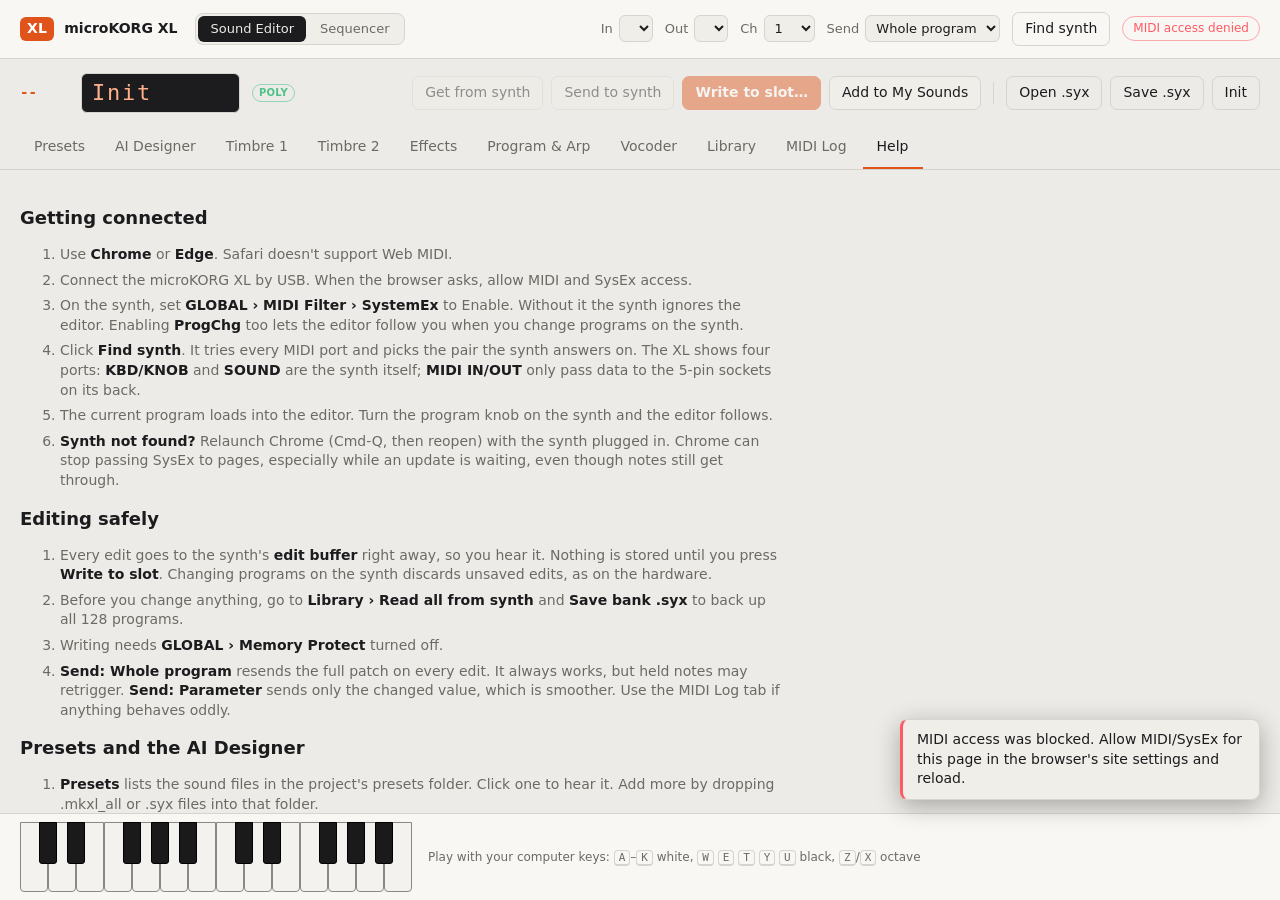
==== index.html @ 7c7bec29 "microKORG XL Editor: sound editor, AI sound designer and sequencer for the Korg microKORG XL Co-Auth" ====
<!doctype html>
<html lang="en">
<head>
  <meta charset="utf-8">
  <meta name="viewport" content="width=device-width, initial-scale=1">
  <title>microKORG XL</title>
  <style>
    :root { --bg: #141416; color-scheme: dark; }
    @media (prefers-color-scheme: light) { :root { --bg: #ecebe7; color-scheme: light; } }
    html, body { margin: 0; height: 100%; background: var(--bg); overflow: hidden; }
    iframe { display: block; width: 100%; height: 100%; border: 0; }
    iframe[hidden] { display: none; }
  </style>
</head>
<body>
  <!--
    Hosts the Sound Editor and the Sequencer together and shows one at a time. Both stay loaded,
    so the sequencer keeps playing (and the editor keeps following the synth) while you switch.
    The pages ask to switch with postMessage({ type: 'switch-view', view }).
  -->
  <iframe id="editor" title="Sound Editor" allow="midi"></iframe>
  <iframe id="sequencer" title="Sequencer" allow="midi" hidden></iframe>
  <script>
    const frames = { editor: document.getElementById('editor'), sequencer: document.getElementById('sequencer') };
    // A fresh address each time, so a browser never restores an out-of-date copy of a page.
    const fresh = `${location.search ? `${location.search}&` : '?'}v=${Date.now()}`;
    frames.editor.src = `editor.html${fresh}`;
    frames.sequencer.src = `sequencer.html${fresh}`;
    let current = 'editor';

    function show(view) {
      if (!frames[view]) view = 'editor';
      current = view;
      for (const [name, frame] of Object.entries(frames)) frame.hidden = name !== view;
      history.replaceState(null, '', `${location.search}#${view}`);
      frames[view].contentWindow.focus();
      syncTitle();
    }

    // The tab shows the visible page's title (e.g. the song name and its unsaved mark).
    function syncTitle() {
      try { document.title = frames[current].contentDocument.title || 'microKORG XL'; } catch { /* still loading */ }
    }
    setInterval(syncTitle, 1000);

    addEventListener('message', e => {
      if (e.origin === location.origin && e.data?.type === 'switch-view') show(e.data.view);
    });
    addEventListener('hashchange', () => show(location.hash.slice(1)));
    for (const frame of Object.values(frames)) frame.addEventListener('load', syncTitle);
    show(location.hash.slice(1));
  </script>
</body>
</html>
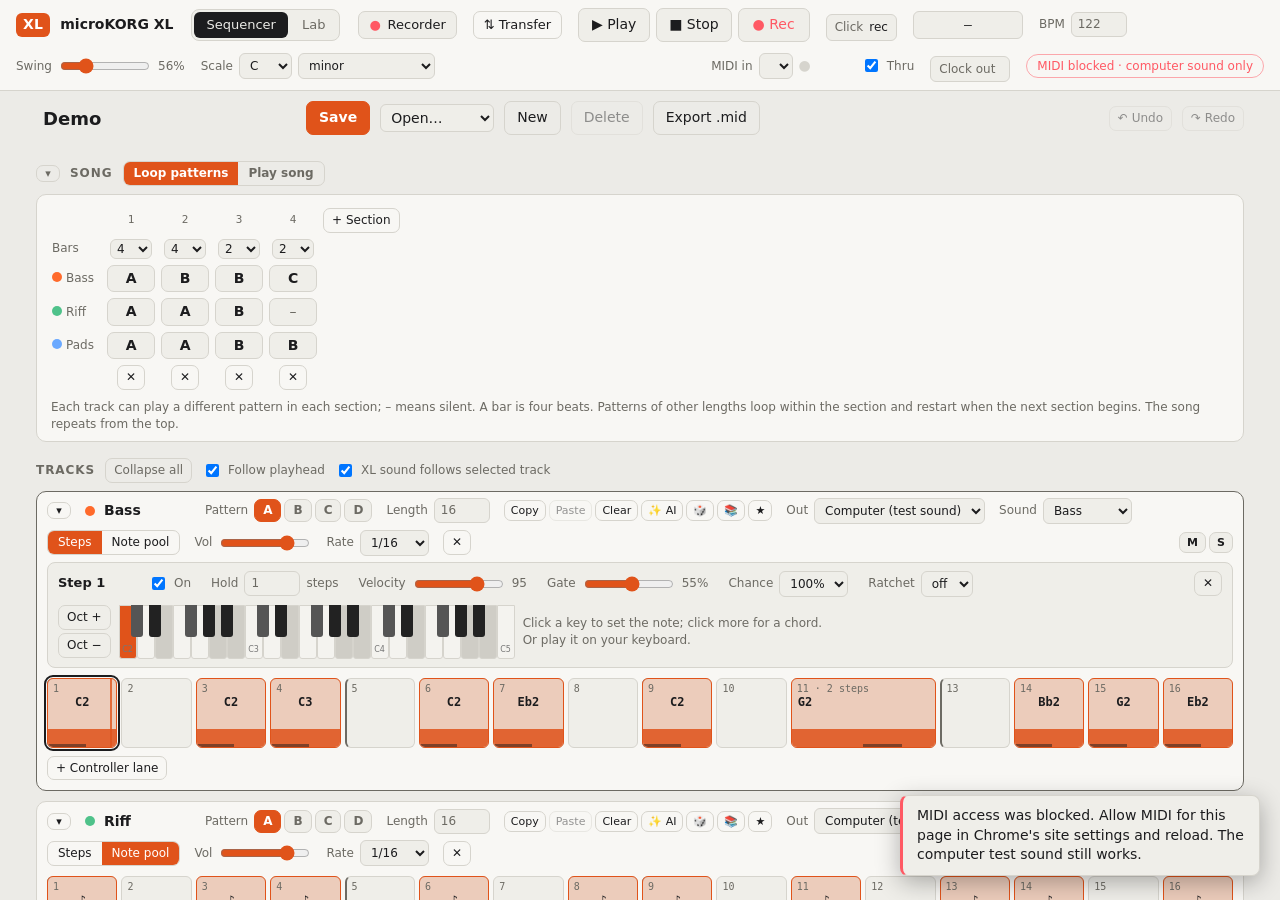
==== commit ef2a6c54: "Restructure (XL as a device module), travel version for GitHub Pages, Recorder with audio, Lab, and " ====
--- a/index.html
+++ b/index.html
@@ -10,26 +10,53 @@
     html, body { margin: 0; height: 100%; background: var(--bg); overflow: hidden; }
     iframe { display: block; width: 100%; height: 100%; border: 0; }
     iframe[hidden] { display: none; }
+    /* The Recorder: a panel over the right side of whichever page is showing, or the whole window. */
+    #recorder { position: fixed; top: 0; right: 0; width: min(480px, 100%); height: 100%; z-index: 10;
+      box-shadow: -8px 0 32px rgba(0, 0, 0, .35); border-left: 1px solid rgba(128, 128, 128, .35); }
+    #recorder.wide { width: 100%; }
   </style>
 </head>
 <body>
   <!--
-    Hosts the Sound Editor and the Sequencer together and shows one at a time. Both stay loaded,
+    Hosts the Sound Editor, the Sequencer and the Lab together and shows one at a time. Both stay loaded,
     so the sequencer keeps playing (and the editor keeps following the synth) while you switch.
     The pages ask to switch with postMessage({ type: 'switch-view', view }).
   -->
   <iframe id="editor" title="Sound Editor" allow="midi"></iframe>
   <iframe id="sequencer" title="Sequencer" allow="midi" hidden></iframe>
+  <iframe id="lab" title="Lab" allow="midi" hidden></iframe>
+  <iframe id="recorder" title="Recorder" allow="midi; microphone" hidden></iframe>
   <script>
-    const frames = { editor: document.getElementById('editor'), sequencer: document.getElementById('sequencer') };
+    // The travel version (anywhere but this Mac's own server; see js/core/mode.js) has no XL
+    // editor: it needs the synth and the server. It works offline once loaded (sw.js).
+    const STATIC = new URLSearchParams(location.search).has('static') || !/^(localhost|127\.0\.0\.1|\[::1\])$/.test(location.hostname);
+    const frames = { editor: document.getElementById('editor'), sequencer: document.getElementById('sequencer'), lab: document.getElementById('lab') };
+    if (STATIC) {
+      frames.editor.remove();
+      delete frames.editor;
+      if ('serviceWorker' in navigator) navigator.serviceWorker.register('sw.js').catch(() => {});
+    }
     // A fresh address each time, so a browser never restores an out-of-date copy of a page.
     const fresh = `${location.search ? `${location.search}&` : '?'}v=${Date.now()}`;
-    frames.editor.src = `editor.html${fresh}`;
+    if (frames.editor) frames.editor.src = `editor.html${fresh}`;
     frames.sequencer.src = `sequencer.html${fresh}`;
+    frames.lab.src = `lab.html${fresh}`;
+    const recorder = document.getElementById('recorder');
+    recorder.src = `recorder.html${fresh}`;
+    // Open/closed and wide are remembered; each page's ● Recorder button shows the state.
+    const recState = { open: false, wide: false };
+    try { Object.assign(recState, JSON.parse(localStorage.getItem('mkxl.recorder.panel')) || {}); } catch { /* defaults */ }
+    function applyRecorder() {
+      recorder.hidden = !recState.open;
+      recorder.classList.toggle('wide', recState.wide);
+      try { localStorage.setItem('mkxl.recorder.panel', JSON.stringify(recState)); } catch { /* storage unavailable */ }
+      for (const f of Object.values(frames)) f.contentWindow?.postMessage({ type: 'recorder-state', ...recState }, location.origin);
+      (recState.open ? recorder : frames[current]).contentWindow?.focus();
+    }
     let current = 'editor';
 
     function show(view) {
-      if (!frames[view]) view = 'editor';
+      if (!frames[view]) view = frames.editor ? 'editor' : 'sequencer';
       current = view;
       for (const [name, frame] of Object.entries(frames)) frame.hidden = name !== view;
       history.replaceState(null, '', `${location.search}#${view}`);
@@ -44,11 +71,17 @@
     setInterval(syncTitle, 1000);
 
     addEventListener('message', e => {
-      if (e.origin === location.origin && e.data?.type === 'switch-view') show(e.data.view);
+      if (e.origin !== location.origin) return;
+      if (e.data?.type === 'switch-view') show(e.data.view);
+      else if (e.data?.type === 'toggle-recorder') { recState.open = typeof e.data.open === 'boolean' ? e.data.open : !recState.open; applyRecorder(); }
+      else if (e.data?.type === 'recorder-wide') { recState.wide = !recState.wide; applyRecorder(); }
+      else if (e.data?.type === 'recorder-hello') applyRecorder(); // a page loaded: tell it the state
     });
     addEventListener('hashchange', () => show(location.hash.slice(1)));
     for (const frame of Object.values(frames)) frame.addEventListener('load', syncTitle);
     show(location.hash.slice(1));
+    recorder.hidden = !recState.open;
+    recorder.classList.toggle('wide', recState.wide);
   </script>
 </body>
 </html>
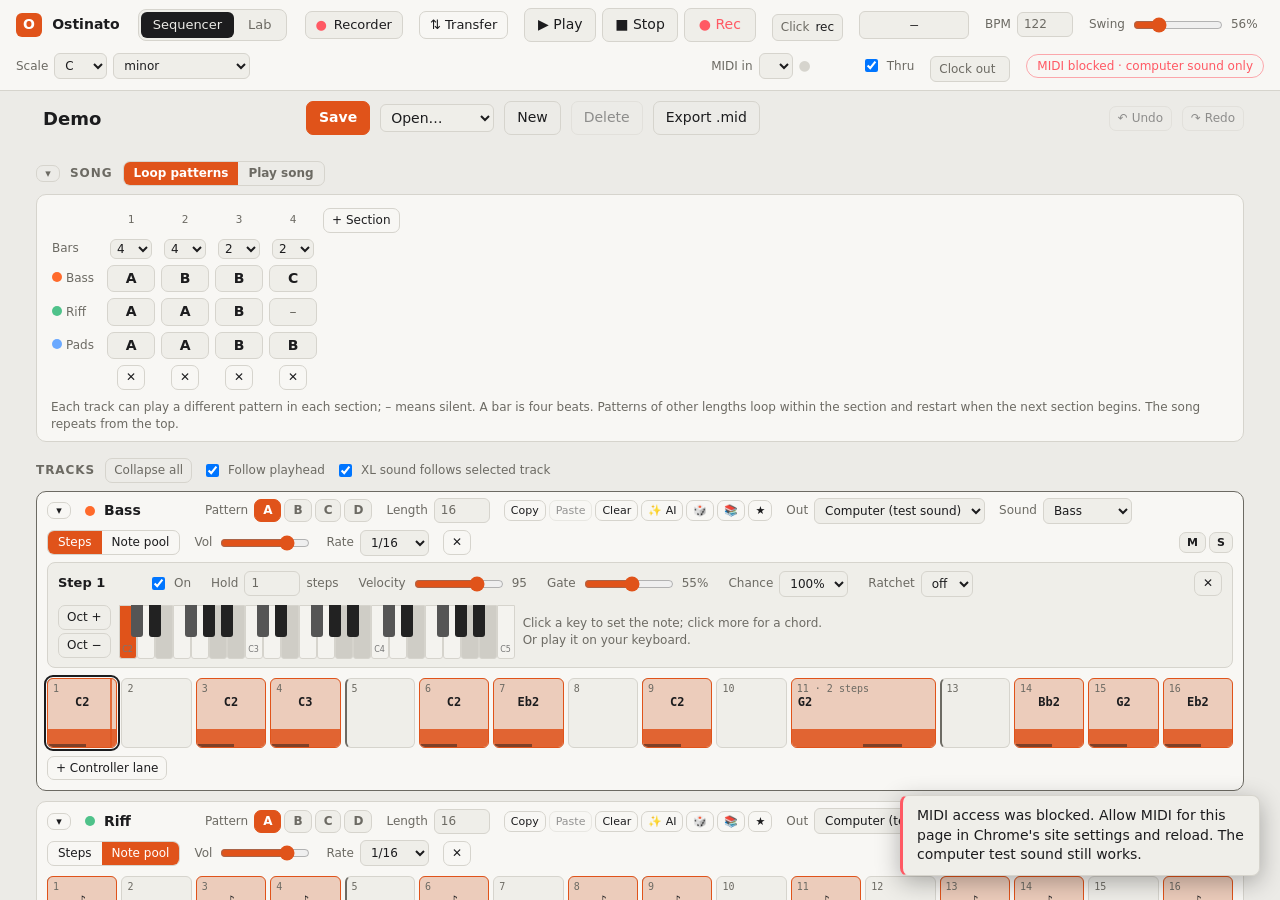
==== commit 50578980: "Rename the app to Ostinato Co-Authored-By: Claude Opus 5.5 <noreply@anthropic.com>" ====
--- a/index.html
+++ b/index.html
@@ -3,7 +3,7 @@
 <head>
   <meta charset="utf-8">
   <meta name="viewport" content="width=device-width, initial-scale=1">
-  <title>microKORG XL</title>
+  <title>Ostinato</title>
   <style>
     :root { --bg: #141416; color-scheme: dark; }
     @media (prefers-color-scheme: light) { :root { --bg: #ecebe7; color-scheme: light; } }
@@ -18,11 +18,11 @@
 </head>
 <body>
   <!--
-    Hosts the Sound Editor, the Sequencer and the Lab together and shows one at a time. Both stay loaded,
+    Hosts the microKORG XL editor, the Sequencer and the Lab together and shows one at a time. Both stay loaded,
     so the sequencer keeps playing (and the editor keeps following the synth) while you switch.
     The pages ask to switch with postMessage({ type: 'switch-view', view }).
   -->
-  <iframe id="editor" title="Sound Editor" allow="midi"></iframe>
+  <iframe id="editor" title="microKORG XL editor" allow="midi"></iframe>
   <iframe id="sequencer" title="Sequencer" allow="midi" hidden></iframe>
   <iframe id="lab" title="Lab" allow="midi" hidden></iframe>
   <iframe id="recorder" title="Recorder" allow="midi; microphone" hidden></iframe>
@@ -66,7 +66,7 @@
 
     // The tab shows the visible page's title (e.g. the song name and its unsaved mark).
     function syncTitle() {
-      try { document.title = frames[current].contentDocument.title || 'microKORG XL'; } catch { /* still loading */ }
+      try { document.title = frames[current].contentDocument.title || 'Ostinato'; } catch { /* still loading */ }
     }
     setInterval(syncTitle, 1000);
 
